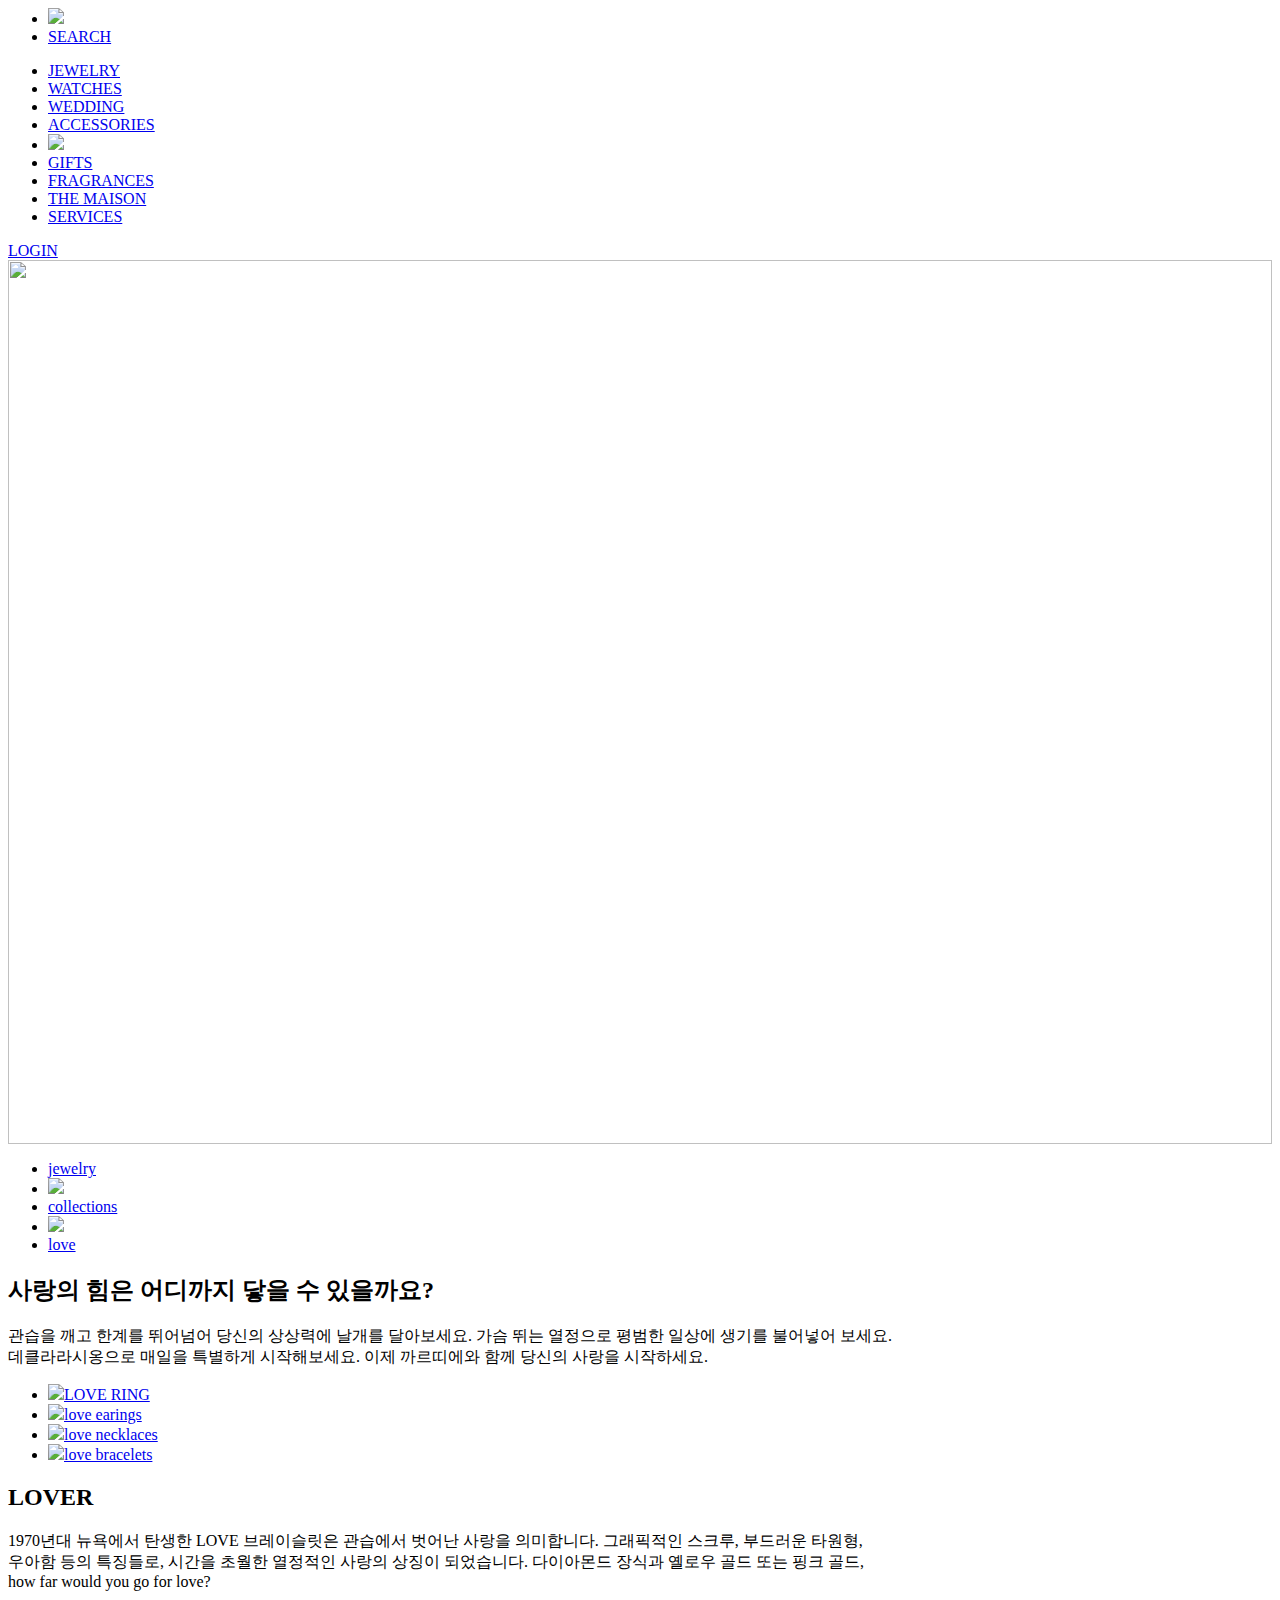
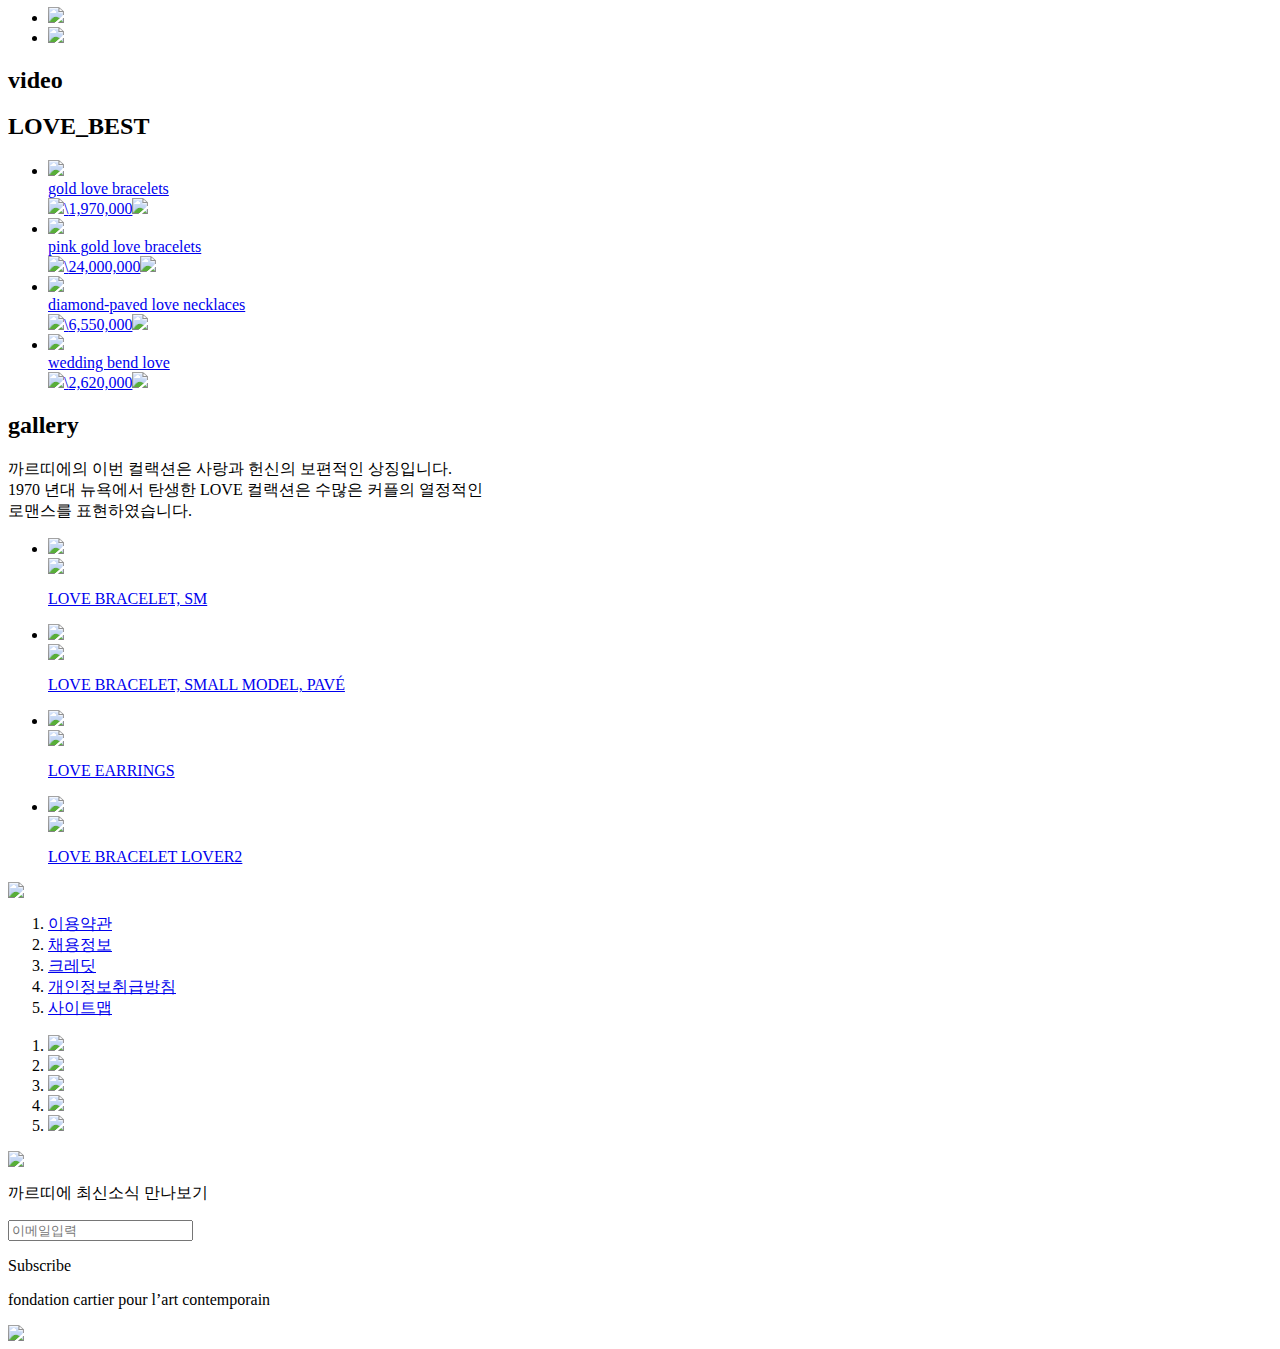
==== sub1.html @ c12ac9a8 "Add files via upload" ====
<!DOCTYPE>
<html>
    <head>
        <meta charset="utf-8">
        <link rel="stylesheet" href="css/grid.css">
        <link rel="stylesheet" href="css/sub1.css">
        <link href='http://fonts.googleapis.com/css?family=Noto+Sans' rel='stylesheet' type='text/css'>
        <link href="https://fonts.googleapis.com/css?family=Abril+Fatface|Kanit" rel="stylesheet">   
        <link href="https://fonts.googleapis.com/css?family=Playfair+Display" rel="stylesheet"> 
        <link href="https://fonts.googleapis.com/css?family=Nanum+Gothic" rel="stylesheet">
        <link href="https://fonts.googleapis.com/css?family=Kanit:300,400" rel="stylesheet">
    </head>

    <body>
        <header class="header_global clearfix">
            <div class="header_menu clearfix">    
                <nav class="clearfix">
                   <ul>
                       <li><a href="#" class="spot"><img src="img/spot.png"></a></li>
                       <li><a href="#" class="search">SEARCH</a></li>
                   </ul>
                   <ul>
                       <li><a href="#">JEWELRY</a></li>
                       <li><a href="#">WATCHES</a></li>
                       <li><a href="#">WEDDING</a></li>
                       <li><a href="#">ACCESSORIES</a></li>
                       <li><a href="#"><img src="img/logo.png" class="logo"></a></li>
                       <li><a href="#">GIFTS</a></li>
                       <li><a href="#">FRAGRANCES</a></li>
                       <li><a href="#">THE MAISON</a></li>
                       <li><a href="#">SERVICES</a></li>
                   </ul>
                   <a href="#" class="login">LOGIN</a>
                </nav>
            </div>  
        </header>
        <div class="mian_banner_container">
            <img src="img/sub1_banner_img.png" class="main_banner" width="100%";>
            <ul>
                <li><a href="#">jewelry</a></li>
                <li><img src="img/bracket_white.png"></li>
                <li><a href="#">collections</a></li>
                <li><img src="img/bracket_white.png"></li>
                <li><a href="#">love</a></li>
            </ul>
        </div>
        
        <div class="sub_con1 clearfix">
            <h2>사랑의 힘은 어디까지 닿을 수 있을까요?</h2>
            <p>관습을 깨고 한계를 뛰어넘어 당신의 상상력에 날개를 달아보세요. 가슴 뛰는 열정으로 평범한 일상에 생기를 불어넣어 보세요. 
            <br>데클라라시옹으로 매일을 특별하게 시작해보세요. 이제 까르띠에와 함께 당신의 사랑을 시작하세요.</p>
            <ul>
                <li class="col_3"><a href="#"><img src="img/sub1_prod1.png">LOVE RING</a></li>
                <li class="col_3"><a href="#"><img src="img/sub1_prod2.png">love earings</a></li>
                <li class="col_3"><a href="#"><img src="img/sub1_prod3.png">love necklaces</a></li>
                <li class="col_3"><a href="#"><img src="img/sub1_prod4.png">love bracelets</a></li>
            </ul>
        </div>
        
        <div class="sub_con2">
             <div class="sub2_wrap">
                <h2>LOVER</h2>
                <p>1970년대 뉴욕에서 탄생한 LOVE 브레이슬릿은 관습에서 벗어난 사랑을 의미합니다. 그래픽적인 스크루, 부드러운 타원형,<br> 우아함 등의 특징들로, 시간을 초월한 열정적인 사랑의 상징이 되었습니다. 다이아몬드 장식과 옐로우 골드 또는 핑크 골드,<br> how far would you go for love?</p>
                <ul>
                    <li><a href="https://www.youtube.com/watch?v=bsh9vqDCZ3g" target="_blank"><img src="img/sub1_img1.png"></a></li>
                    <li><a href="https://www.youtube.com/watch?v=KDGu3DlKrfE" target="_blank"><img src="img/sub1_img2.png"></a></li>
                </ul>
                <h2>video</h2>
             </div>
        </div>
        <nav class="best_prod clearfix">
            <h2>LOVE_BEST</h2>
            <ul>
                <li><a href="#">
                    <img src="img/sub1_prod5.png" class="img"><br>gold love bracelets<br>
                    <div class="best_inner"><img src="img/bracket_left.png" class="left"><span>\</span>1,970,000<img src="img/bracket_right.png" class="right"></div>
                </a></li>
                <li><a href="#">
                    <img src="img/sub1_prod6.png" class="img"><br>pink gold love bracelets<br>
                    <div class="best_inner"><img src="img/bracket_left.png" class="left"><span>\</span>24,000,000<img src="img/bracket_right.png" class="right"></div>
                </a></li>
                <li><a href="#">
                    <img src="img/sub1_prod7.png" class="img"><br>diamond-paved love necklaces<br>
                    <div class="best_inner"><img src="img/bracket_left.png" class="left"><span>\</span>6,550,000<img src="img/bracket_right.png" class="right"></div>
                </a></li>
                <li><a href="#">
                    <img src="img/sub1_prod5.png" class="img"><br>wedding bend love<br>
                    <div class="best_inner"><img src="img/bracket_left.png" class="left"><span>\</span>2,620,000<img src="img/bracket_right.png" class="right"></div>
                </a></li>
            </ul>
        </nav>
        
        <nav class="gallery">
           <div class="gallery_inner">
                <section>
                    <h2>gallery</h2>
                    <p>까르띠에의 이번 컬랙션은 사랑과 헌신의 보편적인 상징입니다.<br>1970 년대 뉴욕에서 탄생한 LOVE 컬랙션은 수많은 커플의 열정적인<br>로맨스를 표현하였습니다.</p>
                </section>
                <nav>
                    <ul>
                        <li><a href="#"><img src="img/sub1_img3.png"><br><div class="wrap"><img src="img/sub1_plus.png"><p>LOVE BRACELET, SM</p></div></a></li>
                        <li><a href="#"><img src="img/sub1_img4.png"><br><div class="wrap"><img src="img/sub1_plus.png"><p>LOVE BRACELET, SMALL MODEL, PAVÉ</p></div></a></li>
                        <li><a href="#"><img src="img/sub1_img5.png"><br><div class="wrap"><img src="img/sub1_plus.png"><p>LOVE EARRINGS</p></div></a></li>
                        <li><a href="#"><img src="img/sub1_img6.png"><br><div class="wrap"><img src="img/sub1_plus.png"><p>LOVE BRACELET LOVER2</p></div></a></li>
                    </ul>
                </nav>
            </div>
        </nav>
        
       
        <footer>
            <nav class="footer_inner clearfix">
                <img src="img/logo.png" class="logo clearfix">
                <nav class="footer_wrap">
                    <ol class="txt1">
                        <li><a href="#">이용약관</a></li>
                        <li><a href="#">채용정보</a></li>
                        <li><a href="#">크레딧</a></li>
                        <li><a href="#">개인정보취급방침</a></li>
                        <li><a href="#">사이트맵</a></li>
                    </ol>
                    <ol class="txt2">
                        <li><a href="#"><img src="img/sns1.png"></a></li>
                        <li><a href="#"><img src="img/sns2.png"></a></li>
                        <li><a href="#"><img src="img/sns3.png"></a></li>
                        <li><a href="#"><img src="img/sns4.png"></a></li>
                        <li><a href="#"><img src="img/sns5.png"></a></li>
                    </ol>
                </nav>
                <div class="mail">
                    <div class="mail_wrap">
                        <img src="img/letter.png">
                        <p>까르띠에 최신소식 만나보기</p>
                    </div>
                    <div class="main_inner">
                          <input type="email" placeholder="이메일입력" required/>
                        <p>Subscribe</p>
                    </div>
                </div>
                <div class="more">
                    <p>fondation cartier pour l’art contemporain</p>
                    <img src="img/arr2.png">
                </div>
            </nav>
        </footer>     
    </body>
</html>
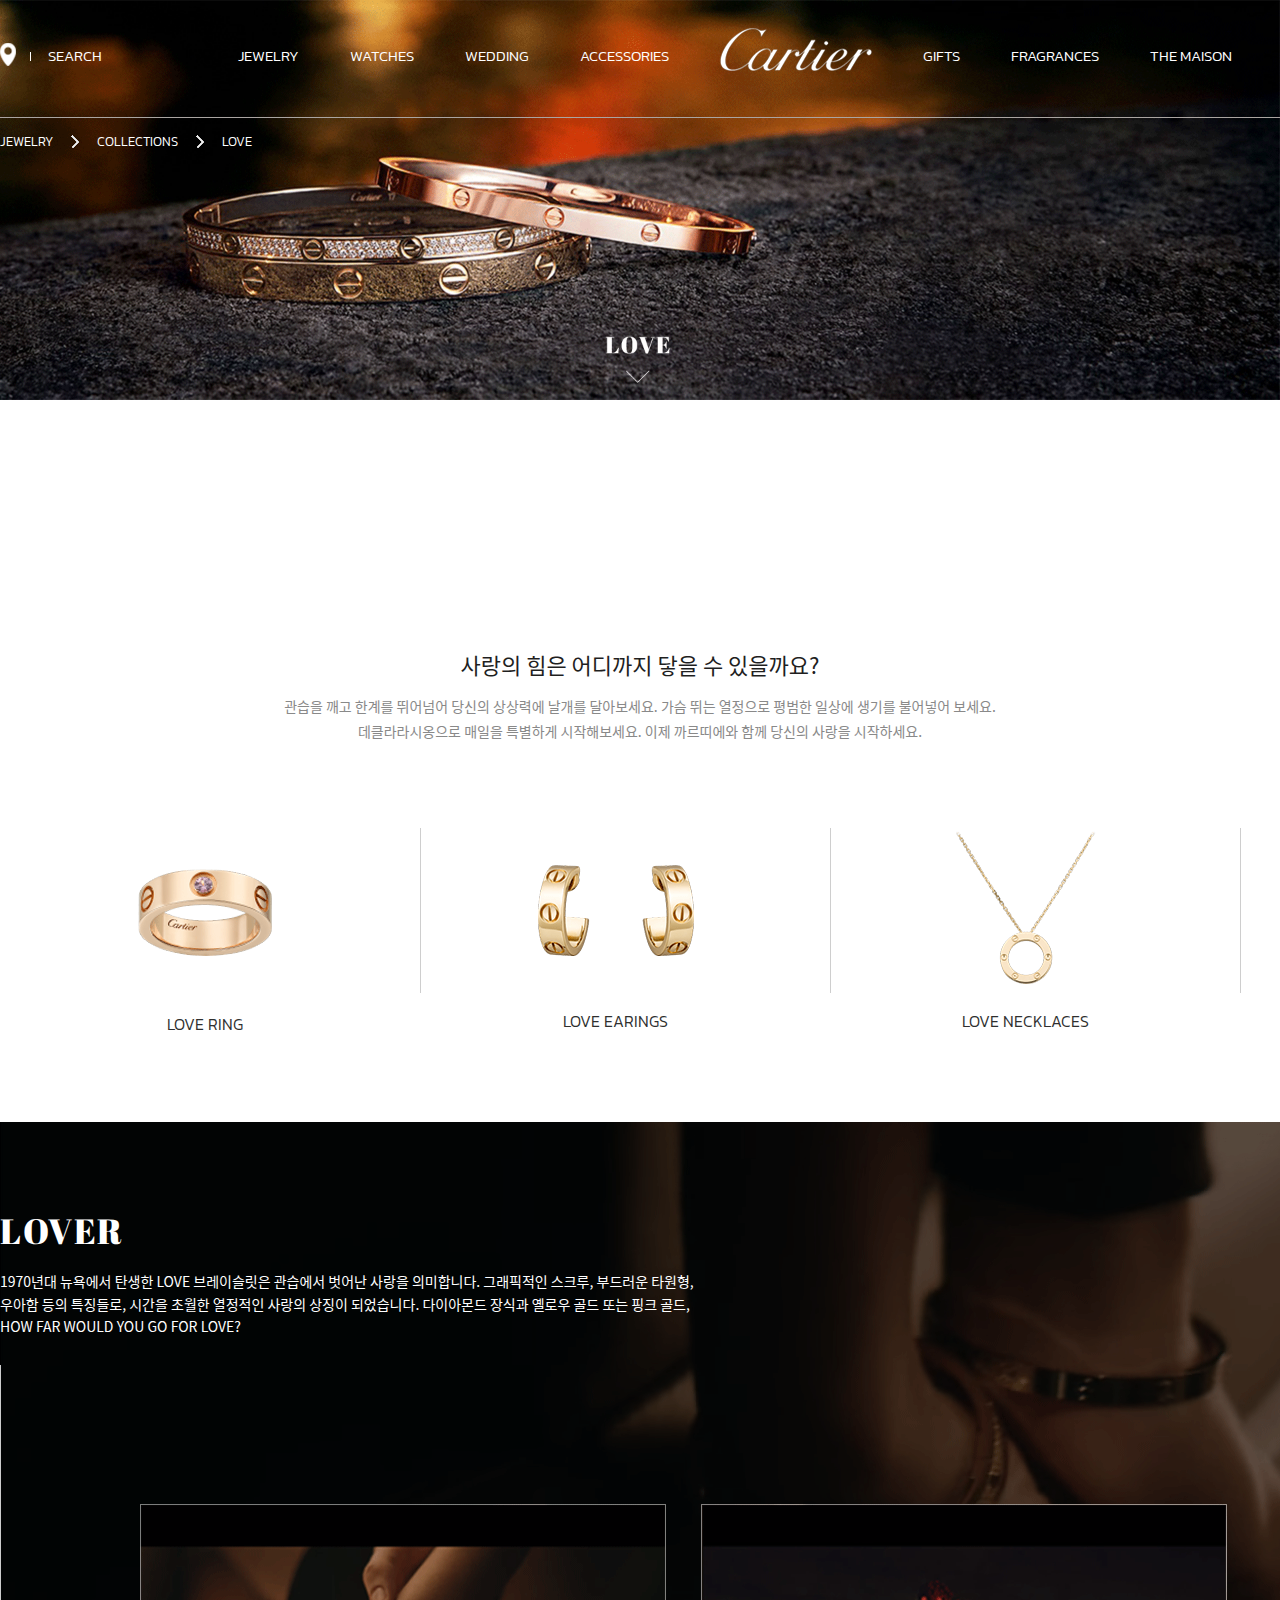
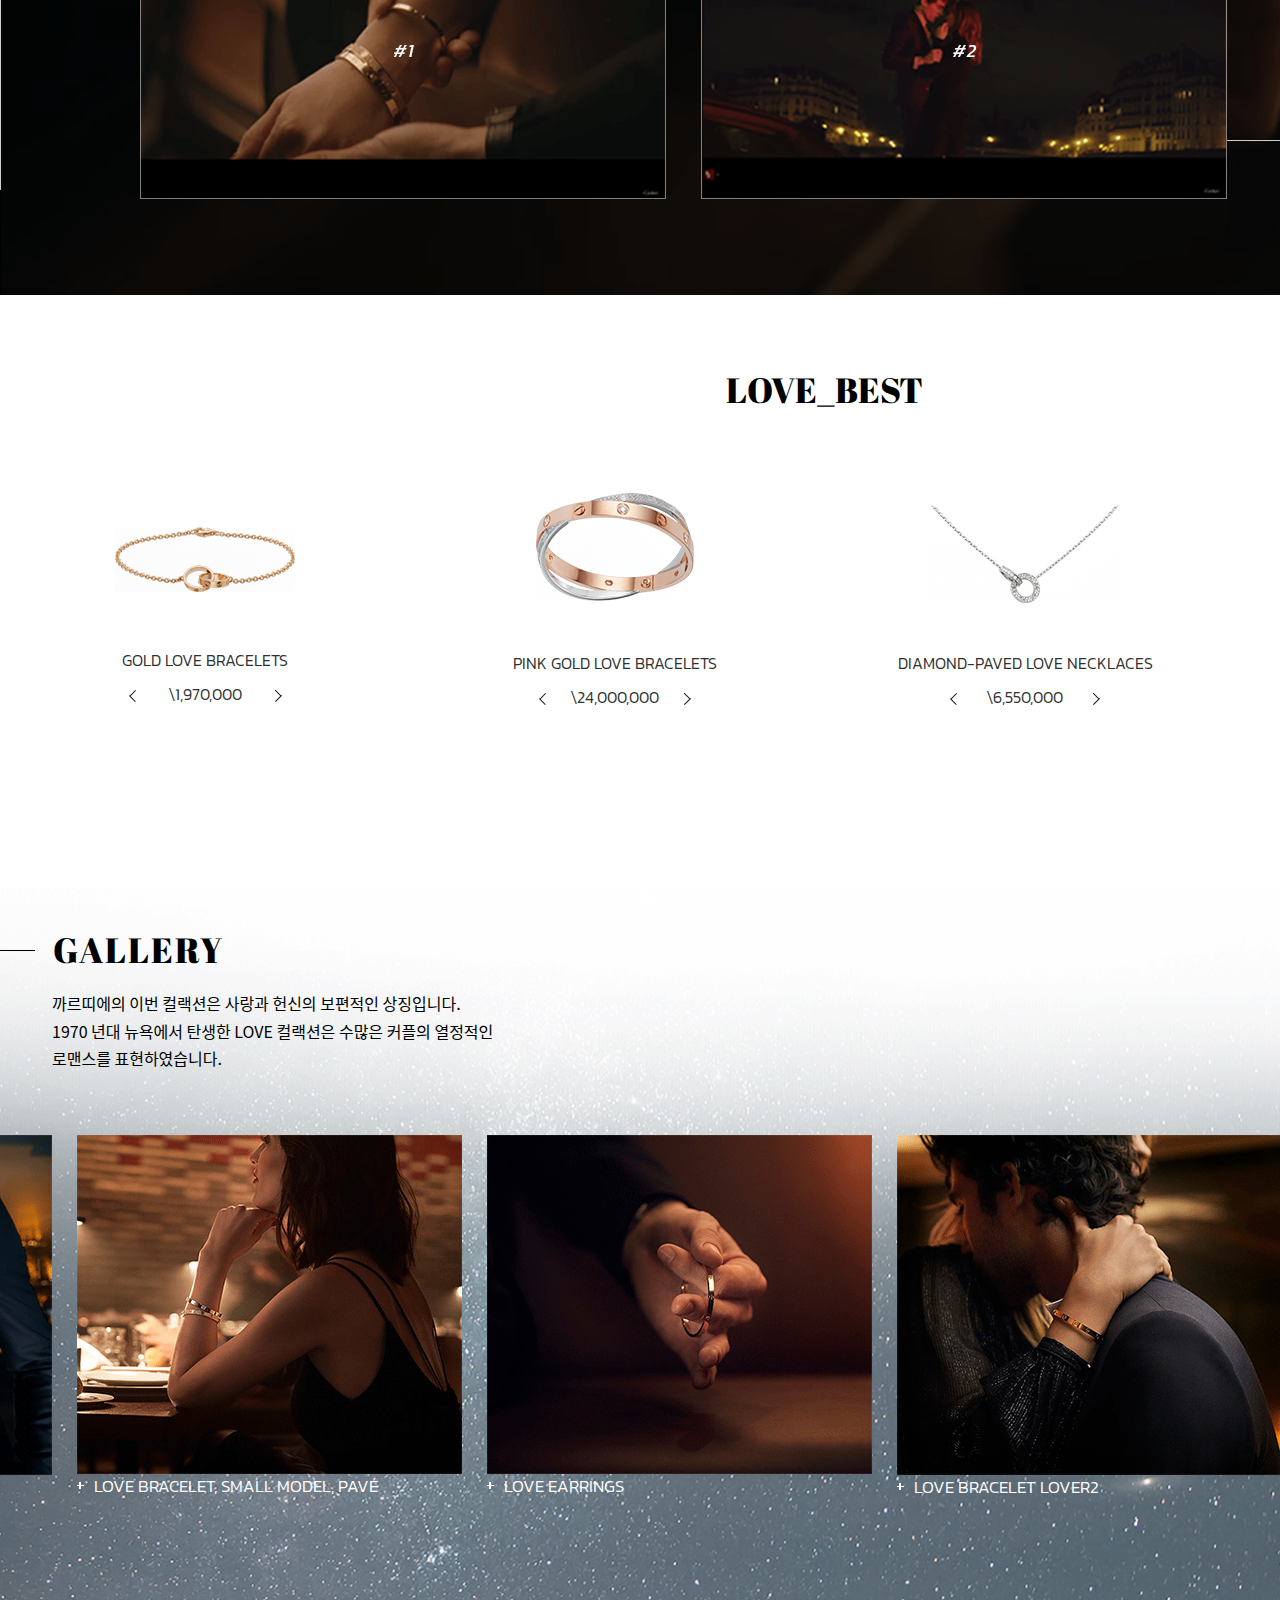
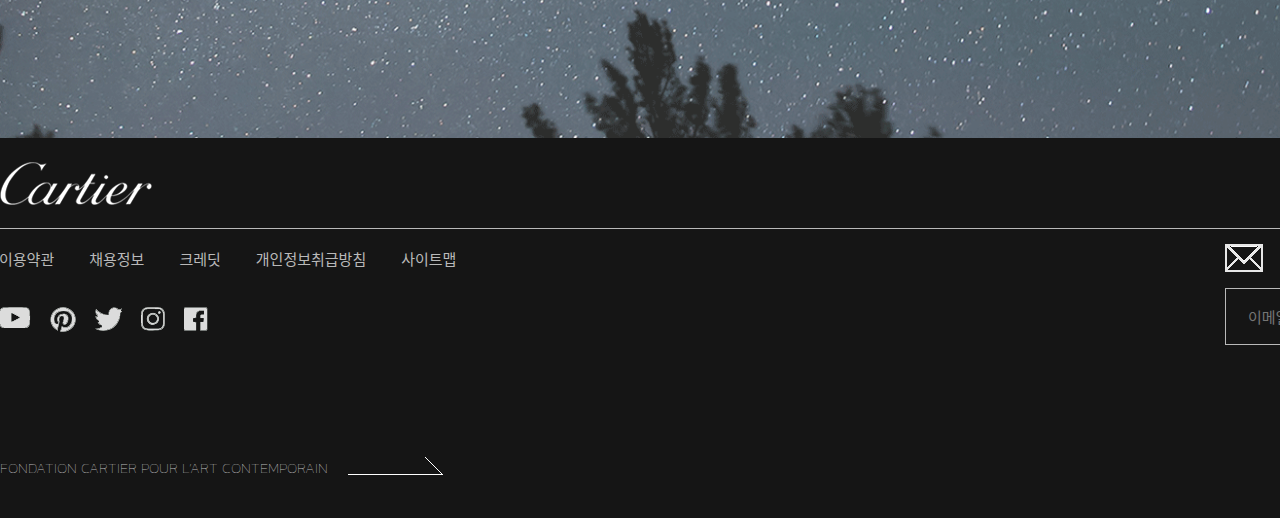
==== commit 3a707649: "Update sub1.html" ====
--- a/sub1.html
+++ b/sub1.html
@@ -20,14 +20,14 @@
                        <li><a href="#" class="search">SEARCH</a></li>
                    </ul>
                    <ul>
-                       <li><a href="#">JEWELRY</a></li>
+                       <li><a href="./sub1.html">JEWELRY</a></li>
                        <li><a href="#">WATCHES</a></li>
                        <li><a href="#">WEDDING</a></li>
                        <li><a href="#">ACCESSORIES</a></li>
-                       <li><a href="#"><img src="img/logo.png" class="logo"></a></li>
+                       <li><a href="index.html"><img src="img/logo.png" class="logo"></a></li>
                        <li><a href="#">GIFTS</a></li>
                        <li><a href="#">FRAGRANCES</a></li>
-                       <li><a href="#">THE MAISON</a></li>
+                       <li><a href="./sub2.html">THE MAISON</a></li>
                        <li><a href="#">SERVICES</a></li>
                    </ul>
                    <a href="#" class="login">LOGIN</a>
--- a/css/grid.css
+++ b/css/grid.css
@@ -0,0 +1,54 @@
+/* =====================================
+              CSS RESET
+===================================== */
+html, body, div, span, object, iframe,
+h1, h2, h3, h4, h5, h6, p, blockquote, pre,
+abbr, address, cite, code,
+del, dfn, em, img, ins, kbd, q, samp,
+small, strong, sub, sup, var,
+b, i,
+dl, dt, dd, ol, ul, li,
+fieldset, form, label, legend,
+table, caption, tbody, tfoot, thead, tr, th, td,
+article, aside, canvas, details, figcaption, figure, 
+footer, header, hgroup, menu, nav, section, summary,
+time, mark, audio, video { margin:0; padding:0; border:0; outline:0; font-size:100%; vertical-align:baseline;}
+body {line-height:1;}
+article,aside,details,figcaption,figure,
+footer,header,hgroup,menu,nav,section {display:block;}
+ul li{list-style:none;}
+a {margin: 0; padding: 0; border: 0; vertical-align: baseline; background: transparent; text-decoration: none; color: inherit; display: inline-block;}
+img {vertical-align: bottom;}
+
+
+/* =====================================
+               COMMON
+===================================== */
+.clearfix:after {
+	content: "";
+	display: block;
+	clear: both;
+}
+.wrap {max-width: 1200px; margin: 0 auto;}
+
+/* =====================================
+            GRID SYSTEM
+===================================== */
+
+[class*="col_"] {
+	float: left;
+	box-sizing: border-box;
+	padding: 0 10px;
+}
+.col_1  {width: 8.33%;}
+.col_2  {width: 16.66%;}
+.col_3  {width: 25%;}
+.col_4  {width: 33.33%;}
+.col_5  {width: 41.66%;}
+.col_6  {width: 50%;}
+.col_7  {width: 58.33%;}
+.col_8  {width: 66.66%;}
+.col_9  {width: 75%;}
+.col_10 {width: 83.33%;}
+.col_11 {width: 91.66%;}
+.col_12 {width: 100%;}--- a/css/sub1.css
+++ b/css/sub1.css
@@ -0,0 +1,516 @@
+*{padding: 0; border: 0; margin: 0;}
+a{text-decoration: none;}
+li{list-style: none;}
+html,body{
+    width: 100%;
+    overflow-x: hidden;
+    /*    overflow: hidden;*/
+    -webkit-box-sizing: border-box;
+    -moz-box-sizing: border-box;
+    box-sizing: border-box;
+}
+.header_global{
+    width: 100%;
+    height: 117px;
+}
+.header_global .header_menu{
+    width: 1646px;
+    margin: 0 auto;
+    height: 115px;
+}
+.header_global .header_menu:after{
+    content: "";
+    display: block;
+    background-color: #aaa5a2;
+    width: 1888px;
+    height: 1px;
+    margin: 0 auto;
+    margin-top: 53px;
+    margin-left: -121px;
+/*    top: 115xp;*/
+    position: absolute;
+}
+.header_global .header_menu nav ul{
+    margin-top: 30px;
+}
+.header_global .header_menu .logo{
+    position: relative;
+    top: 10px;
+}
+.header_global .header_menu ul li{
+    display: inline-block;
+}
+.header_global .header_menu ul li a{
+    display: inline-block;
+    font-size: 15px;
+    color: white;
+    font-family: 'Kanit', sans-serif;
+    font-weight: 300;
+    line-height: 0;
+/*    letter-spacing: 0.076em;*/
+}
+.header_global .header_menu ul:nth-child(1){
+    margin-top: 20px;
+    position: relative;
+    float: left;
+}
+.header_global .header_menu .spot:after{
+    content: "";
+    display: block;
+    background-color: white;
+    width: 1px;
+    height: 9px;
+    position: absolute;
+    left: 30;
+    top: 14px;
+}
+.header_global .header_menu ul:nth-child(1) img{
+    position: relative;
+    top: 5px;
+}
+.header_global .header_menu ul:nth-child(1) .search{
+    margin-left: 28px;
+}
+.header_global .header_menu ul:nth-child(2){
+    width: 1170px;
+    margin: 0 auto;
+    margin-top: 18px;
+}
+.header_global .header_menu ul:nth-child(2) li{
+    margin-right: 47px;
+}
+.header_global .header_menu ul:nth-child(2) li:last-child{
+    margin-right: 0;
+}
+.header_global .login{
+    float: right;
+    color: white;
+    display: inline-block;
+    font-size: 15px;
+    font-family: 'Kanit', sans-serif;
+    font-weight: 300;
+    margin-top: -15px;
+}
+/*--------------------header end-----------------------*/
+.mian_banner_container ul{
+    width: 1648px;
+    margin: 0 auto;
+}
+.mian_banner_container ul li a{
+    font-family: 'Kanit', sans-serif;
+    font-weight: 300;
+    float: left;
+    color: white;
+    text-transform: uppercase;
+    font-size: 13px;
+    vertical-align: middle;
+}
+.mian_banner_container ul li{
+    margin-right: 18px;
+    float: left;
+}
+.mian_banner_container ul li img{
+    position: relative;
+    top: -3px;
+}
+.main_banner{
+    position: absolute;
+    top: 0;
+    z-index: -9999;
+}
+
+.sub_con1 h2{
+    color: #1f1f1f;
+    font-size: 22px;
+    text-align: center;
+    font-family: "Noto Sans CJK KR", sans-serif;
+    font-weight: 300;
+    margin: 518px auto 19px auto;
+}
+.sub_con1 p{
+    color: #898989;
+    font-size: 14px;
+    text-align: center;
+    font-family: "Noto Sans CJK KR", sans-serif;
+    font-weight: 300;
+    line-height: 1.8;
+    margin-bottom: 84px;
+}
+.sub_con1 ul{
+    width: 1648px;
+    margin: 0 auto;
+    margin-bottom: 90px;
+}
+.sub_con1 li{
+    float: left;
+    width: 410px;
+    text-align: center;
+    font-size: 16px;
+    color: #2f2f2f;
+    font-family: 'Kanit', sans-serif;
+    text-transform: uppercase;
+    font-weight: 300;
+}
+.sub_con1 li:nth-child(2):before{
+    content: "";
+    display: block;
+    background-color: #cecece;
+    height: 165px;
+    width: 1px;
+    float: left;
+}
+.sub_con1 li:nth-child(3):before{
+    content: "";
+    display: block;
+    background-color: #cecece;
+    height: 165px;
+    width: 1px;
+    float: left;
+}
+.sub_con1 li:nth-child(4):before{
+    content: "";
+    display: block;
+    background-color: #cecece;
+    height: 165px;
+    width: 1px;
+    float: left;
+}
+.sub_con1 li img{
+    display: block;
+}
+.sub_con1 li:nth-child(1) img{
+    margin: 41px auto 60px auto;
+}
+.sub_con1 li:nth-child(2) img{
+    margin: 37px auto 57px auto;
+}
+.sub_con1 li:nth-child(3) img{
+    margin: 3px auto 29px auto;
+}
+.sub_con1 li:nth-child(4) img{
+    margin: 60px auto 82px auto;
+}
+/*--------------------sub_con1 end-----------------------*/
+.sub_con2{
+    background-image: url(../img/sub1_bg1.png);
+    width: 100%;
+    background-repeat: no-repeat;
+    background-size: cover;
+    height: 773px;
+    margin-top: 90px;
+}
+.sub_con2 .sub2_wrap{
+    width: 1648px;
+    margin: 0 auto;
+}
+.sub_con2 .sub2_wrap h2{
+    margin-bottom: 22px;
+    padding-top: 91px;
+    color: white;
+    font-size: 35px;
+    font-family: 'Abril Fatface', cursive;
+    font-weight: 300;
+    letter-spacing: 1.5;
+}
+.sub_con2 .sub2_wrap p{
+    text-align: left;
+    color: white;
+    font-size: 14px;
+    font-family: "Noto Sans CJK KR", sans-serif;
+    font-weight: 300;
+    line-height: 1.6;
+    position: relative;
+    text-transform: uppercase;
+}
+.sub_con2 .sub2_wrap p:after{
+    content: "";
+    display: block;
+    position: absolute;
+    height: 425px;
+    width: 1px;
+    z-index: 999;
+    top: 28px;
+    border-left: 1px solid #cccdcd;
+    top: 95px;
+}
+.sub_con2 ul{
+    margin-top: 166px;
+    margin-left: 140px;
+}
+.sub_con2 li{
+    float: left;
+}
+.sub_con2 li:nth-child(1){
+    margin-right: 35px;
+}
+
+.sub_con2 li:nth-child(2):after{
+    content: "";
+    display: block;
+    position: relative;
+    height: 1px;
+    width: 252px;
+    background-color: #cccdcd;
+    z-index: 999;
+    left: 526px;
+    top: -59px;
+}
+.sub_con2 h2:last-child{
+    text-transform: uppercase;
+    text-align: right;
+    position: relative;
+    top: 127px;
+}
+/*--------------------sub_con2 end-----------------------*/
+.best_prod{
+    width: 1648px;
+    margin: 0 auto;
+}
+.best_prod h2{
+    text-align: center;
+    margin-top: 77px;
+    margin-bottom: 86px;
+    font-size: 35px;
+    font-family: 'Abril Fatface', cursive;
+    font-weight: 300;
+}
+.best_prod ul{
+    text-align: center;
+}
+.best_prod li{
+    float: left;
+    width: 410px;
+    text-align: center;
+    font-size: 16px;
+    color: #2f2f2f;
+    font-family: 'Kanit', sans-serif;
+    text-transform: uppercase;
+    font-weight: 300;
+}
+.best_prod li:first-child .img{
+    margin: 34px auto 60px auto;
+}
+.best_prod li:nth-child(2) .img{
+    margin-bottom: 52px;
+}
+.best_prod li:nth-child(3) .img{
+    margin: 11px auto 51px auto;
+}
+.best_prod li:nth-child(4) .img{
+    margin: 35px auto 50px auto;
+}
+.best_prod span{
+    font-family: 'Nanum Gothic', sans-serif;
+}
+.best_prod .best_inner{
+    margin-top: 18px;
+}
+.best_prod li:first-child .best_inner .left{
+    margin-right: 33px;
+}
+.best_prod li:first-child .best_inner .right{
+    margin-left: 33px;
+}
+.best_prod li:nth-child(2) .best_inner .left{
+    margin-right: 25px;
+}
+.best_prod li:nth-child(2) .best_inner .right{
+    margin-left: 25px;
+}
+.best_prod li:nth-child(3) .best_inner .left{
+    margin-right: 30px;
+}
+.best_prod li:nth-child(3) .best_inner .right{
+    margin-left: 30px;
+}
+.best_prod li:nth-child(4) .best_inner .left{
+    margin-right: 31px;
+}
+.best_prod li:nth-child(4) .best_inner .right{
+    margin-left: 31px;
+}
+/*--------------------best_prod end-----------------------*/
+.gallery{
+    background-image: url(../img/sub1_bg2.png);
+    background-repeat: no-repeat;
+    background-size: cover;
+    background-position: bottom;
+    width: 100%;
+    margin-top: 160px;
+    height: 850px;
+}
+.gallery .gallery_inner{
+    position: relative;
+    top: 44px;
+}
+.gallery section{
+    width: 1648px;
+    margin: 0 auto;
+    text-align: left;
+}
+.gallery section h2{
+    margin-top: 183px;
+    font-size: 35px;
+    font-family: 'Abril Fatface', cursive;
+    font-weight: 300;
+    text-transform: uppercase;
+    letter-spacing: 2;
+    position: relative;
+    left: 53px;
+    margin-bottom: 23px;
+}
+.gallery section h2:before{
+    content: "";
+    width: 35px;
+    background-color: black;
+    height: 1px;
+    display: block;
+    position: absolute;
+    top: 18px;
+    left: -53px;
+} 
+.gallery section p{
+    margin-left: 52px;
+    margin-top: 23px;
+    line-height: 1.7;
+    font-family: "Noto Sans CJK KR", sans-serif;
+    font-weight: 300;
+}
+.gallery nav ul{
+    width: 1648px;
+    float: right;
+    margin-right: -35px;
+    margin-top: 60px;
+}
+.gallery nav ul li{
+    float: left;
+    width: 410px;
+    text-align: left;
+}
+.gallery nav ul li img{
+    vertical-align: middle;
+    margin-top: 3px;
+}
+.gallery nav ul li p{
+    font-family: 'Kanit', sans-serif;
+    text-transform: uppercase;
+    color: white;
+    font-size: 17px;
+    vertical-align: middle;
+    display: inline-block;
+    margin: 4px auto auto 10px;
+    font-weight: 300;
+}
+/*--------------------gallery end-----------------------*/
+footer{
+    background-color: #151515;
+    width: 100%;
+    height: 380px;
+}
+footer .footer_inner{
+    width: 1646px;
+    margin: 0 auto;
+    position: relative;
+}
+footer .footer_inner .logo{
+    margin-top: 24px;
+    position: relative;
+    margin-bottom: 24px;
+    float: left;
+}
+footer .footer_inner:before{
+    content: "";
+    display: block;
+    width: 1920px;
+    clear: both;
+    height: 1px;
+    background-color: #b9b9b9;
+    position: absolute;
+    top: 90px;
+    left: -147px;
+}
+footer .footer_inner .footer_wrap{
+    float: left;
+    margin-top: 90px;
+    margin-left: -153px;
+}
+footer .footer_inner .footer_wrap li{
+    float: left;
+    margin-bottom: 16px;
+    margin-top: 23px;
+}
+footer .footer_inner .footer_wrap .txt1 a{
+    color: #b9b9b9;
+    margin-right: 35px;
+    font-family: "Noto Sans CJK KR", sans-serif;
+    font-weight: 300;
+    font-size: 15px;
+}
+footer .footer_inner .footer_wrap .txt2 li{
+    float: left;
+    margin-right: 19px;
+}
+footer .footer_inner .mail{
+    float: right;
+    margin-top: 90px;
+}
+footer .footer_inner .mail .mail_wrap{
+    margin-top: 16px;
+}
+footer .footer_inner .mail .mail_wrap p{
+    font-size: 15px;
+    font-family: "Noto Sans CJK KR", sans-serif;
+    font-weight: 300;
+    color: #b9b9b9;
+    display: inline-block;
+    vertical-align: middle;
+    margin-top: -13px;
+    margin-left: 17px;
+}
+footer .footer_inner .mail .main_inner{
+    box-sizing: border-box;
+    border: 1px solid #b9b9b9;
+    width: 421px;
+    padding: 17px 22px;
+    position: relative;
+    margin-top: 16px;
+}
+footer .footer_inner .mail .main_inner input{
+    font-family: "Noto Sans CJK KR", sans-serif;
+    font-weight: 300;
+    color: #b9b9b9;
+    font-size: 15px;
+    text-align: left;
+    display: inline-block;
+    background-color: #151515;
+}
+footer .footer_inner .mail .main_inner p:last-child{
+    box-sizing: border-box;
+    border: 1px solid #b9b9b9;
+    text-align: right;
+    display: inline-block;
+    padding: 20px 22px;
+    position: absolute;
+    color: #b9b9b9;
+    left: 305px;
+    top: -1px;
+}
+footer .footer_inner .more{
+    position: absolute;
+    top: 319px;
+}
+footer .footer_inner .more p{
+    vertical-align: middle;
+    font-size: 15px;
+    color: #b9b9b9;
+    font-family: 'Kanit', sans-serif;
+    display: inline-block;
+    text-transform: uppercase;
+    margin-right: 16px;
+    font-weight: 100;
+}
+
+
+
+
+
